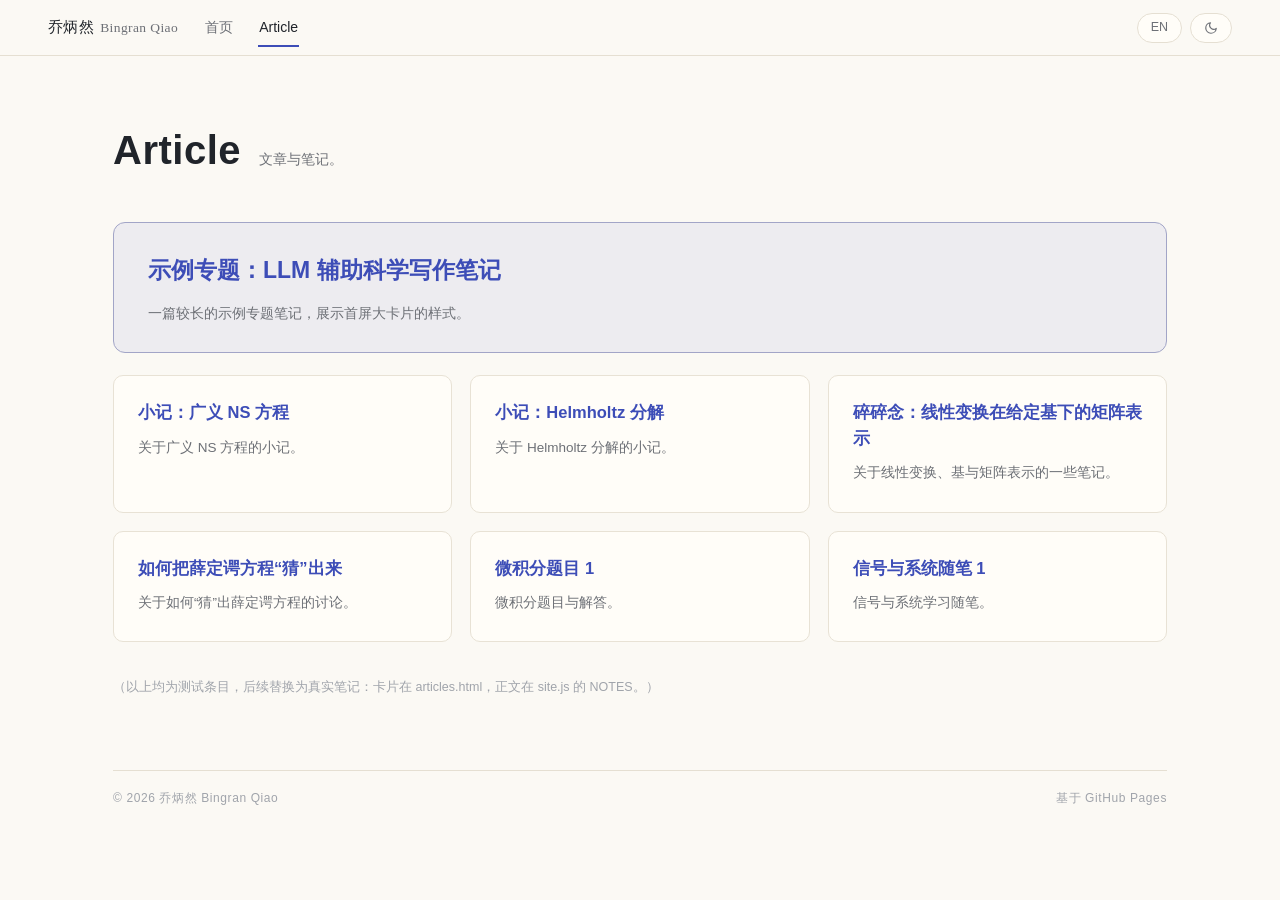
==== articles.html @ 4715f8d9 "新增 Article 页面、笔记页与深浅色/中英切换；首页改为侧边目录学术极简排版" ====
<!DOCTYPE html>
<html lang="zh-CN" data-theme="light">
<head>
<meta charset="UTF-8">
<meta name="viewport" content="width=device-width, initial-scale=1">
<script>(function(){try{var t=localStorage.getItem('bp-theme');document.documentElement.setAttribute('data-theme',t||'light');var l=localStorage.getItem('bp-lang');document.documentElement.lang=(l==='en')?'en':'zh-CN';}catch(e){}})();</script>
<title>Article · 乔炳然 Bingran Qiao</title>
<meta name="description" content="乔炳然的文章与笔记列表。">
<meta name="author" content="乔炳然 Bingran Qiao">
<link rel="stylesheet" href="site.css">
</head>

<body data-page="articles" data-title-zh="Article · 乔炳然 Bingran Qiao" data-title-en="Article · Bingran Qiao">

<header class="topbar">
  <a class="brand" href="index.html">乔炳然<span class="brand-en">Bingran Qiao</span></a>
  <nav class="topnav">
    <a href="index.html" data-zh="首页" data-en="Home">首页</a>
    <a href="articles.html" class="active">Article</a>
  </nav>
  <div class="toggles">
    <button id="langToggle" class="tbtn" type="button">EN</button>
    <button id="themeToggle" class="tbtn" type="button" aria-label="切换深浅色">
      <svg class="ic ic-moon" viewBox="0 0 24 24" aria-hidden="true"><path d="M21 12.8A9 9 0 1 1 11.2 3a7 7 0 0 0 9.8 9.8z"/></svg>
      <svg class="ic ic-sun" viewBox="0 0 24 24" aria-hidden="true"><circle cx="12" cy="12" r="4"/><path d="M12 2v2M12 20v2M4.9 4.9l1.4 1.4M17.7 17.7l1.4 1.4M2 12h2M20 12h2M4.9 19.1l1.4-1.4M17.7 6.3l1.4-1.4"/></svg>
    </button>
  </div>
</header>

<main class="page">
  <div class="page-head">
    <h1>Article</h1>
    <span class="page-sub" data-zh="文章与笔记。" data-en="Articles &amp; notes.">文章与笔记。</span>
  </div>

  <!-- ✏️ 首屏大卡片：整块是一个链接，改 href 的 id、标题和说明即可 -->
  <a class="feature" href="note.html?id=feature">
    <h2 data-zh="示例专题：LLM 辅助科学写作笔记" data-en="Demo Feature: Notes on LLM-Assisted Scientific Writing">示例专题：LLM 辅助科学写作笔记</h2>
    <p data-zh="一篇较长的示例专题笔记，展示首屏大卡片的样式。" data-en="A longer demo feature note showing the hero card style.">一篇较长的示例专题笔记，展示首屏大卡片的样式。</p>
  </a>

  <!-- ✏️ 卡片方阵：加新笔记时，复制一整块 <a class="card">...</a>，
       改 href 里的 id、标题和说明；笔记正文写在 site.js 的 NOTES 里，id 要两边一致 -->
  <div class="grid">
    <a class="card" href="note.html?id=ns">
      <h3 data-zh="小记：广义 NS 方程" data-en="Note: Generalized NS Equations">小记：广义 NS 方程</h3>
      <p data-zh="关于广义 NS 方程的小记。" data-en="A short note on generalized NS equations.">关于广义 NS 方程的小记。</p>
    </a>
    <a class="card" href="note.html?id=helmholtz">
      <h3 data-zh="小记：Helmholtz 分解" data-en="Note: Helmholtz Decomposition">小记：Helmholtz 分解</h3>
      <p data-zh="关于 Helmholtz 分解的小记。" data-en="A short note on the Helmholtz decomposition.">关于 Helmholtz 分解的小记。</p>
    </a>
    <a class="card" href="note.html?id=linear-map">
      <h3 data-zh="碎碎念：线性变换在给定基下的矩阵表示" data-en="Musings: Matrix Representation of Linear Maps under a Given Basis">碎碎念：线性变换在给定基下的矩阵表示</h3>
      <p data-zh="关于线性变换、基与矩阵表示的一些笔记。" data-en="Some notes on linear maps, bases and matrix representations.">关于线性变换、基与矩阵表示的一些笔记。</p>
    </a>
    <a class="card" href="note.html?id=schrodinger">
      <h3 data-zh="如何把薛定谔方程“猜”出来" data-en="How to “Guess” the Schrödinger Equation">如何把薛定谔方程“猜”出来</h3>
      <p data-zh="关于如何“猜”出薛定谔方程的讨论。" data-en="On how one might “guess” the Schrödinger equation.">关于如何“猜”出薛定谔方程的讨论。</p>
    </a>
    <a class="card" href="note.html?id=calculus1">
      <h3 data-zh="微积分题目 1" data-en="Calculus Problem 1">微积分题目 1</h3>
      <p data-zh="微积分题目与解答。" data-en="A calculus problem with solution.">微积分题目与解答。</p>
    </a>
    <a class="card" href="note.html?id=signals1">
      <h3 data-zh="信号与系统随笔 1" data-en="Signals &amp; Systems — Jottings 1">信号与系统随笔 1</h3>
      <p data-zh="信号与系统学习随笔。" data-en="Study jottings on signals and systems.">信号与系统学习随笔。</p>
    </a>
  </div>

  <p class="page-note" data-zh="（以上均为测试条目，后续替换为真实笔记：卡片在 articles.html，正文在 site.js 的 NOTES。）" data-en="(All entries above are placeholders. Replace them later: cards live in articles.html, note bodies in the NOTES object of site.js.)">（以上均为测试条目，后续替换为真实笔记：卡片在 articles.html，正文在 site.js 的 NOTES。）</p>

  <footer>
    <span data-zh="© 2026 乔炳然 Bingran Qiao" data-en="© 2026 Bingran Qiao">© 2026 乔炳然 Bingran Qiao</span>
    <span data-zh="基于 GitHub Pages" data-en="Powered by GitHub Pages">基于 GitHub Pages</span>
  </footer>
</main>

<script src="site.js"></script>
</body>
</html>
---- site.css ----
/* =========================================================
   学术极简 · 双主题（浅色 / 深色）共享样式
   改配色只需改下面两组变量，不要动后面的规则
   ========================================================= */
:root{
  --bg:#fbf9f4;          /* 页面背景：米白 */
  --fg:#20242a;          /* 正文文字 */
  --muted:#6d7076;       /* 次级文字 */
  --faint:#a0a4ab;       /* 更弱的文字（说明、序号） */
  --line:#e5dfd2;        /* 分隔线 */
  --card:#fffdf8;        /* 卡片底色 */
  --card-line:#e8e2d5;   /* 卡片边框 */
  --accent:#3d4db7;      /* 链接 / 标题强调色：靛蓝 */
  --accent-soft:rgba(61,77,183,.07);
  --todo:#a08a5f;        /* 「待填写」占位文字颜色 */
  --shadow:0 1px 2px rgba(32,36,42,.04),0 10px 28px rgba(32,36,42,.06);
  --serif:Georgia,"Songti SC","Source Han Serif SC","Noto Serif SC","SimSun",serif;
  --sans:-apple-system,"Segoe UI","PingFang SC","Hiragino Sans GB","Microsoft YaHei",sans-serif;
}
[data-theme="dark"]{
  --bg:#14161a;
  --fg:#d6d3cb;
  --muted:#9a9da4;
  --faint:#6f737a;
  --line:#282c34;
  --card:#1a1d23;
  --card-line:#282c34;
  --accent:#a4b1ff;
  --accent-soft:rgba(164,177,255,.08);
  --todo:#9a8f74;
  --shadow:0 1px 2px rgba(0,0,0,.3),0 10px 28px rgba(0,0,0,.35);
}

*{box-sizing:border-box}
html{scroll-behavior:smooth}
body{
  margin:0;background:var(--bg);color:var(--fg);
  font-family:var(--serif);font-size:16px;line-height:1.9;
  -webkit-font-smoothing:antialiased;
  transition:background-color .25s ease,color .25s ease;
}
a{color:var(--accent);text-decoration:none;border-bottom:1px solid color-mix(in srgb,var(--accent) 30%,transparent)}
a:hover{border-bottom-color:var(--accent)}
::selection{background:var(--accent-soft)}

/* ---------- 顶部栏：站名 + 页面切换 + 语言/主题按钮 ---------- */
.topbar{
  position:sticky;top:0;z-index:20;
  display:flex;align-items:center;gap:26px;height:56px;
  padding:0 clamp(20px,4vw,48px);
  border-bottom:1px solid var(--line);
  background:color-mix(in srgb,var(--bg) 88%,transparent);
  backdrop-filter:blur(8px) saturate(1.2);
}
.brand{font-size:15px;letter-spacing:.4px;color:var(--fg);border-bottom:none}
.brand:hover{color:var(--accent);border-bottom:none}
.brand .brand-en{color:var(--muted);font-size:13.5px;margin-left:6px}
.topnav{display:flex;gap:24px;font-family:var(--sans);font-size:14px}
.topnav a{color:var(--muted);border-bottom:2px solid transparent;padding:6px 1px 5px}
.topnav a:hover{color:var(--fg);border-bottom-color:var(--line)}
.topnav a.active{color:var(--fg);border-bottom-color:var(--accent)}
.toggles{margin-left:auto;display:flex;gap:8px}
.tbtn{
  font-family:var(--sans);font-size:12.5px;line-height:1;
  color:var(--muted);background:var(--card);
  border:1px solid var(--line);border-radius:999px;
  padding:7px 13px;cursor:pointer;
  display:inline-flex;align-items:center;gap:6px;
}
.tbtn:hover{color:var(--fg);border-color:var(--muted)}
.ic{width:14px;height:14px;stroke:currentColor;fill:none;stroke-width:2;stroke-linecap:round;stroke-linejoin:round}
.ic-sun{display:none}
[data-theme="dark"] .ic-sun{display:block}
[data-theme="dark"] .ic-moon{display:none}

/* ---------- 首页：左栏（照片+目录+联系） + 右栏正文 ---------- */
.layout{
  max-width:1150px;margin:0 auto;
  padding:52px clamp(20px,4vw,48px) 84px;
  display:grid;grid-template-columns:225px minmax(0,1fr);gap:60px;
}
.side{position:sticky;top:80px;align-self:start;font-family:var(--sans)}
.portrait, img.portrait-photo{
  display:block;width:168px;height:168px;object-fit:cover;
  border-radius:14px;box-shadow:var(--shadow);
}
.caption{font-size:12.5px;color:var(--faint);margin:10px 0 0}
.side-label{
  display:block;font-size:11px;letter-spacing:2.5px;
  text-transform:uppercase;color:var(--faint);margin:30px 0 10px;
}
.toc{border-left:1px solid var(--line);padding-left:14px;display:flex;flex-direction:column;gap:2px}
.toc a{font-size:13.5px;color:var(--muted);border-bottom:none;padding:2px 0}
.toc a:hover{color:var(--accent)}
.contact{display:flex;flex-direction:column;gap:4px;font-size:13.5px}
.contact a{color:var(--muted);border-bottom:none}
.contact a:hover{color:var(--accent)}

main h1{font-size:34px;font-weight:normal;letter-spacing:1.5px;margin:0 0 8px}
.h1-en{color:var(--muted);font-size:26px;letter-spacing:.5px}
.subtitle{color:var(--muted);font-size:14.5px;margin:0 0 6px;font-family:var(--sans)}
h2{
  font-size:20px;font-weight:normal;letter-spacing:1px;
  margin:54px 0 16px;padding-bottom:9px;
  border-bottom:1px solid var(--line);scroll-margin-top:76px;
}
main p{margin:0 0 14px;text-align:justify;font-size:15.5px}
.num{color:var(--faint);margin-right:6px}
.meta{color:var(--muted);font-size:13.5px}
.todo{color:var(--todo)}

footer{
  margin-top:70px;padding-top:16px;border-top:1px solid var(--line);
  display:flex;justify-content:space-between;gap:12px;flex-wrap:wrap;
  font-family:var(--sans);font-size:12px;color:var(--faint);letter-spacing:.6px;
}

/* ---------- Article 页 ---------- */
.page{max-width:1150px;margin:0 auto;padding:56px clamp(20px,4vw,48px) 90px}
.page-head{display:flex;align-items:baseline;gap:18px;margin:0 0 34px}
.page-head h1{font-size:40px;font-weight:bold;letter-spacing:.5px;margin:0;font-family:var(--sans)}
.page-sub{color:var(--muted);font-size:14px;font-family:var(--sans)}
.feature{
  display:block;border:1px solid color-mix(in srgb,var(--accent) 40%,var(--line));
  background:var(--accent-soft);border-radius:12px;
  padding:30px 34px 26px;margin-bottom:22px;
}
.feature:hover{border-color:var(--accent)}
.feature h2{
  margin:0 0 12px;border:none;padding:0;
  font-size:23px;line-height:1.5;color:var(--accent);
  font-weight:bold;font-family:var(--sans);letter-spacing:0;
}
.feature p{margin:0;color:var(--muted);font-size:14px;font-family:var(--sans);text-align:left}
.grid{display:grid;grid-template-columns:repeat(auto-fill,minmax(270px,1fr));gap:18px}
.card{
  display:block;background:var(--card);border:1px solid var(--card-line);
  border-radius:10px;padding:24px 24px 26px;
  transition:border-color .15s,box-shadow .15s,transform .15s;
}
.card:hover{
  border-color:color-mix(in srgb,var(--accent) 45%,var(--card-line));
  box-shadow:var(--shadow);transform:translateY(-2px);
}
.card h3{margin:0 0 10px;font-size:16.5px;line-height:1.55;color:var(--accent);font-family:var(--sans);font-weight:600}
.card p{margin:0;font-size:13.5px;line-height:1.8;color:var(--muted);font-family:var(--sans);text-align:left}
.page-note{margin-top:34px;color:var(--faint);font-size:12.5px;font-family:var(--sans)}

/* ---------- 笔记页 ---------- */
.note-wrap{max-width:740px;margin:0 auto;padding:60px clamp(20px,5vw,28px) 90px}
.note-kicker{font-family:var(--sans);font-size:11px;letter-spacing:3px;color:var(--faint);text-transform:uppercase;margin:0 0 14px}
.note-wrap h1{font-size:29px;line-height:1.5;font-weight:normal;margin:0 0 10px}
.note-meta{font-family:var(--sans);font-size:12.5px;color:var(--faint);margin:0 0 30px;padding-bottom:16px;border-bottom:1px solid var(--line)}
.note-wrap p{font-size:16px;line-height:2;margin:0 0 18px;text-align:justify}
.note-missing{color:var(--muted)}
.back{margin-top:44px;font-family:var(--sans);font-size:13px}
.back a{color:var(--muted)}
.back a:hover{color:var(--accent)}

/* ---------- 窄屏：左栏收到顶部，目录隐藏（不放头顶） ---------- */
@media (max-width:900px){
  .layout{grid-template-columns:1fr;gap:8px;padding-top:36px}
  .side{position:static}
  .portrait, img.portrait-photo{width:110px;height:110px;border-radius:12px}
  .toc-label,.toc{display:none}
  .side-label{margin:16px 0 6px}
  .contact{flex-direction:row;gap:16px}
  main h1{font-size:28px}
  .h1-en{font-size:21px}
  .page-head h1{font-size:32px}
  .topbar{gap:16px}
  .brand .brand-en{display:none}
}
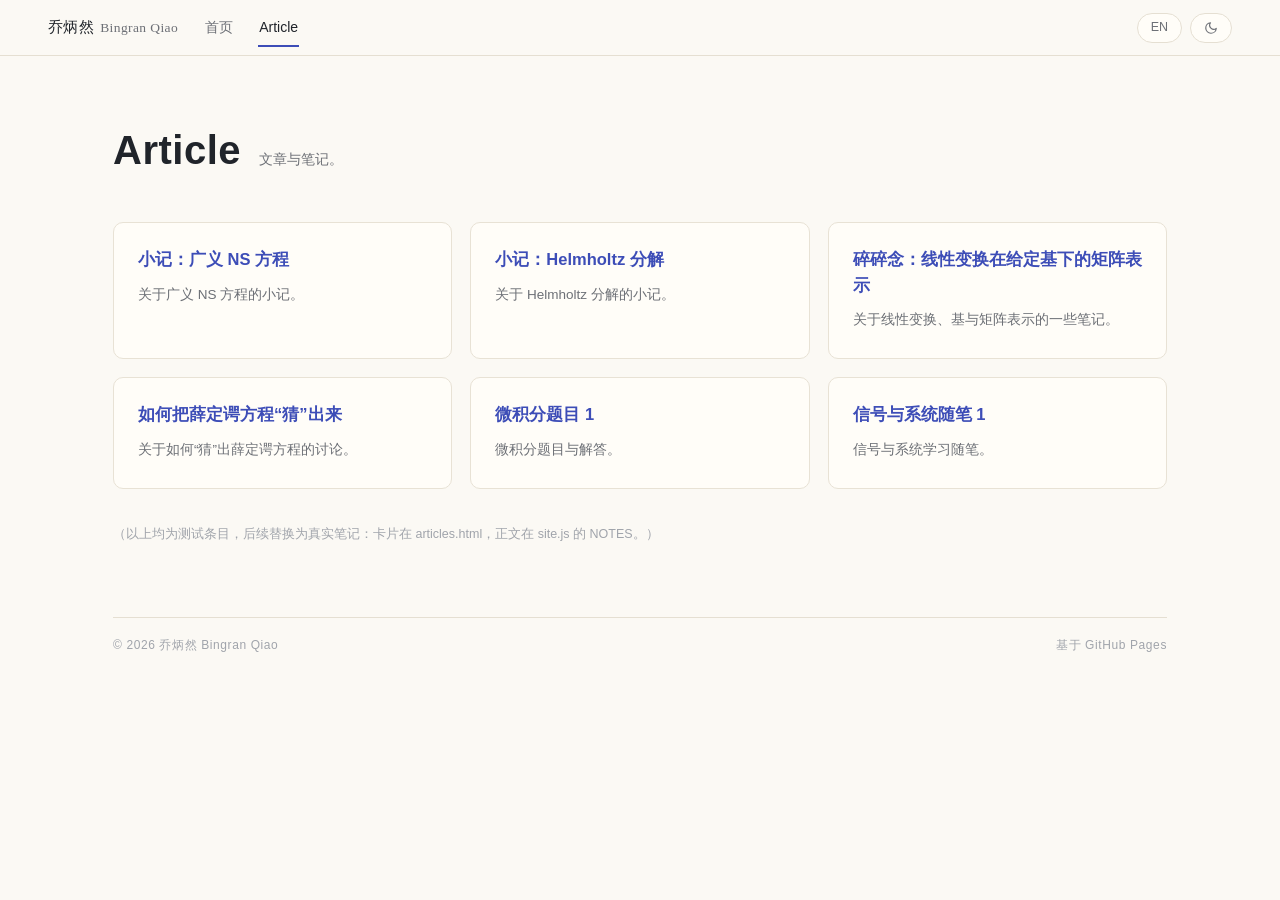
==== commit e2285a0c: "Update articles.html" ====
--- a/articles.html
+++ b/articles.html
@@ -33,11 +33,11 @@
     <span class="page-sub" data-zh="文章与笔记。" data-en="Articles &amp; notes.">文章与笔记。</span>
   </div>
 
-  <!-- ✏️ 首屏大卡片：整块是一个链接，改 href 的 id、标题和说明即可 -->
+  <!-- ✏️ 首屏大卡片：整块是一个链接，改 href 的 id、标题和说明即可
   <a class="feature" href="note.html?id=feature">
     <h2 data-zh="示例专题：LLM 辅助科学写作笔记" data-en="Demo Feature: Notes on LLM-Assisted Scientific Writing">示例专题：LLM 辅助科学写作笔记</h2>
     <p data-zh="一篇较长的示例专题笔记，展示首屏大卡片的样式。" data-en="A longer demo feature note showing the hero card style.">一篇较长的示例专题笔记，展示首屏大卡片的样式。</p>
-  </a>
+  </a> -->
 
   <!-- ✏️ 卡片方阵：加新笔记时，复制一整块 <a class="card">...</a>，
        改 href 里的 id、标题和说明；笔记正文写在 site.js 的 NOTES 里，id 要两边一致 -->
@@ -46,7 +46,7 @@
       <h3 data-zh="小记：广义 NS 方程" data-en="Note: Generalized NS Equations">小记：广义 NS 方程</h3>
       <p data-zh="关于广义 NS 方程的小记。" data-en="A short note on generalized NS equations.">关于广义 NS 方程的小记。</p>
     </a>
-    <a class="card" href="note.html?id=helmholtz">
+    <a class="card" href="articles/helmholtzdecomposition.pdf" target="_blank" rel="noopener noreferrer">
       <h3 data-zh="小记：Helmholtz 分解" data-en="Note: Helmholtz Decomposition">小记：Helmholtz 分解</h3>
       <p data-zh="关于 Helmholtz 分解的小记。" data-en="A short note on the Helmholtz decomposition.">关于 Helmholtz 分解的小记。</p>
     </a>
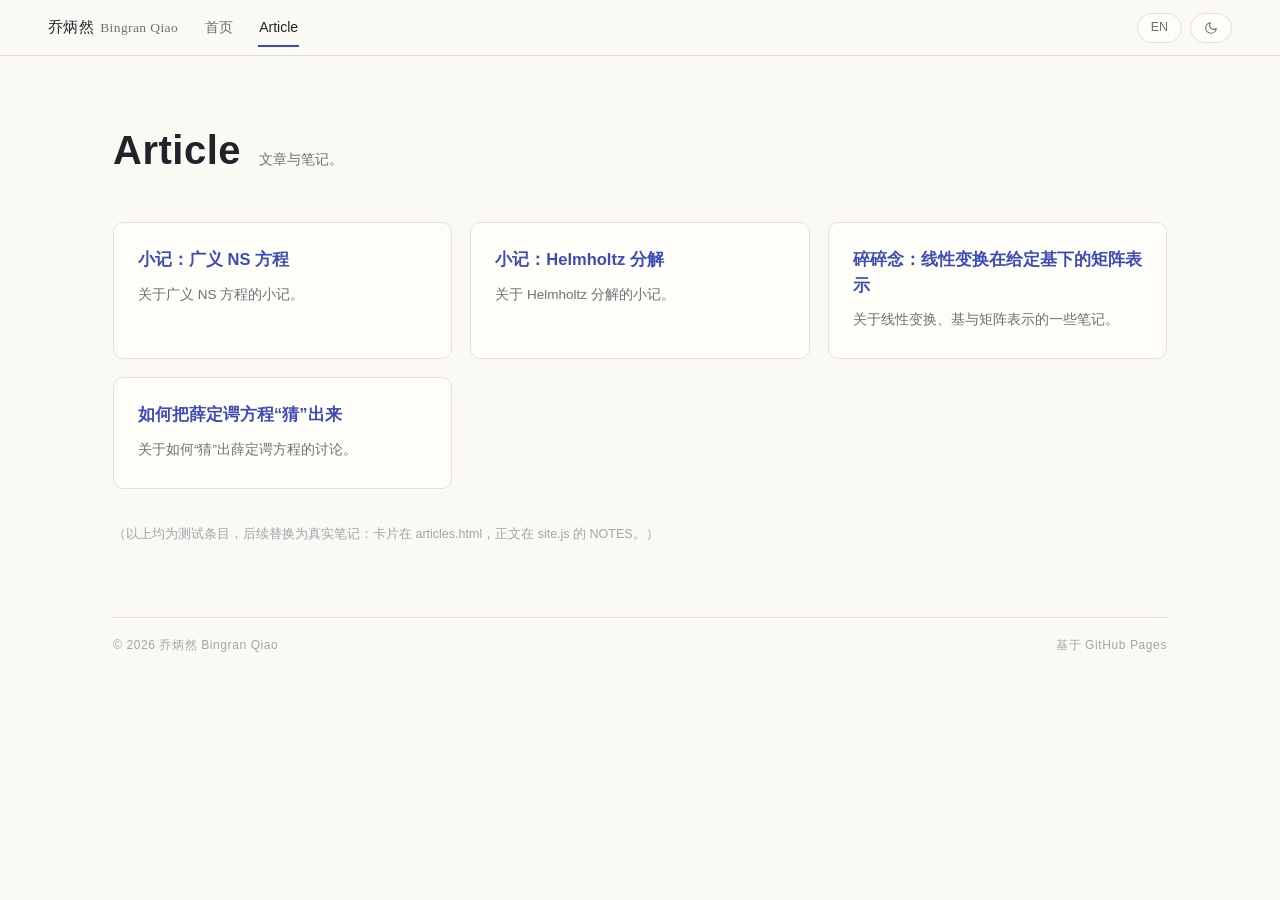
==== commit 4c0169b6: "Update articles.html" ====
--- a/articles.html
+++ b/articles.html
@@ -42,7 +42,7 @@
   <!-- ✏️ 卡片方阵：加新笔记时，复制一整块 <a class="card">...</a>，
        改 href 里的 id、标题和说明；笔记正文写在 site.js 的 NOTES 里，id 要两边一致 -->
   <div class="grid">
-    <a class="card" href="note.html?id=ns">
+    <a class="card" href="articles/Navier–Stokes Equation.pdf"  target="_blank" rel="noopener noreferrer">
       <h3 data-zh="小记：广义 NS 方程" data-en="Note: Generalized NS Equations">小记：广义 NS 方程</h3>
       <p data-zh="关于广义 NS 方程的小记。" data-en="A short note on generalized NS equations.">关于广义 NS 方程的小记。</p>
     </a>
@@ -57,15 +57,15 @@
     <a class="card" href="note.html?id=schrodinger">
       <h3 data-zh="如何把薛定谔方程“猜”出来" data-en="How to “Guess” the Schrödinger Equation">如何把薛定谔方程“猜”出来</h3>
       <p data-zh="关于如何“猜”出薛定谔方程的讨论。" data-en="On how one might “guess” the Schrödinger equation.">关于如何“猜”出薛定谔方程的讨论。</p>
-    </a>
-    <a class="card" href="note.html?id=calculus1">
+   </a>
+     <!--<a class="card" href="note.html?id=calculus1">
       <h3 data-zh="微积分题目 1" data-en="Calculus Problem 1">微积分题目 1</h3>
       <p data-zh="微积分题目与解答。" data-en="A calculus problem with solution.">微积分题目与解答。</p>
-    </a>
-    <a class="card" href="note.html?id=signals1">
+    </a>-->
+    <!--<a class="card" href="note.html?id=signals1">
       <h3 data-zh="信号与系统随笔 1" data-en="Signals &amp; Systems — Jottings 1">信号与系统随笔 1</h3>
       <p data-zh="信号与系统学习随笔。" data-en="Study jottings on signals and systems.">信号与系统学习随笔。</p>
-    </a>
+    </a>-->
   </div>
 
   <p class="page-note" data-zh="（以上均为测试条目，后续替换为真实笔记：卡片在 articles.html，正文在 site.js 的 NOTES。）" data-en="(All entries above are placeholders. Replace them later: cards live in articles.html, note bodies in the NOTES object of site.js.)">（以上均为测试条目，后续替换为真实笔记：卡片在 articles.html，正文在 site.js 的 NOTES。）</p>
